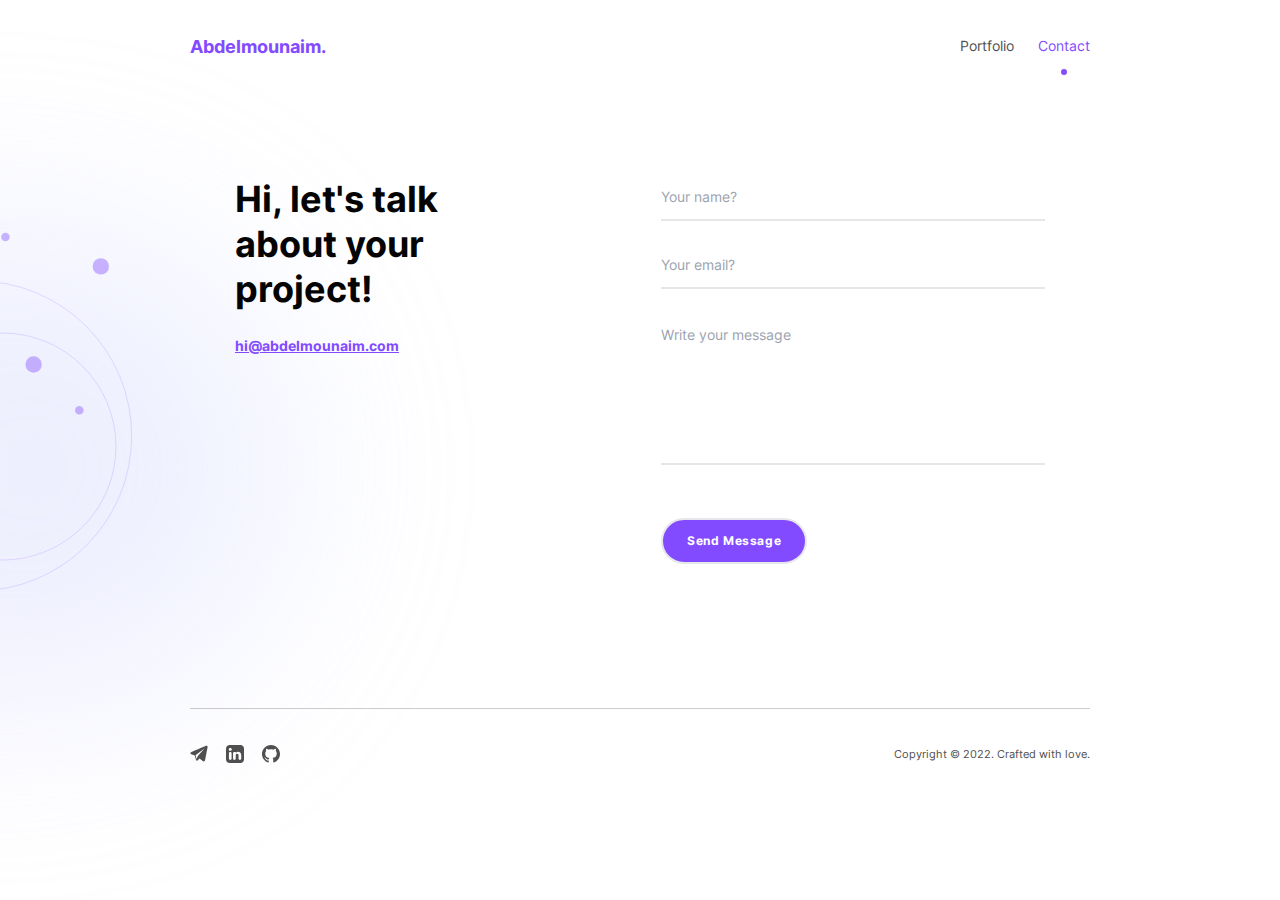
==== public/contact.html @ 811a66e7 "preload image & disable zoom on mobile browsers" ====
<!DOCTYPE html>
<html lang="en" class="text-[15px] md:text-[16px]">
    <head>
        <title>Contact | Abdelmounaim Bousmat</title>

        <!-- Meta -->
        <meta charset="UTF-8" />
        <meta http-equiv="X-UA-Compatible" content="IE=edge" />
        <meta name="viewport" content="width=device-width, initial-scale=1.0, maximum-scale=1.0, user-scalable=0" />
        <meta name="description" content="Abdelmounaim Bousmat's site" />

        <!-- CSS -->
        <link rel="stylesheet" href="./assets/css/tailwind.min.css" />

        <!-- Favicon -->
        <link rel="icon" sizes="16x16 32x32 48x48 64x64" href="./assets/images/favicon/favicon.ico" />
        <link rel="apple-touch-icon-precomposed" href="./assets/images/favicon/favicon-152.png" />
        <meta name="msapplication-TileColor" content="#FFFFFF" />
        <meta name="msapplication-TileImage" content="./assets/images/favicon/favicon-144.png" />
        <meta name="msapplication-square70x70logo" content="./assets/images/favicon/favicon-70.png" />
        <meta name="msapplication-square150x150logo" content="./assets/images/favicon/favicon-150.png" />
        <meta name="msapplication-square310x310logo" content="./assets/images/favicon/favicon-310.png" />
        <link rel="apple-touch-icon-precomposed" sizes="152x152" href="./assets/images/favicon/favicon-152.pn" />
        <link rel="apple-touch-icon-precomposed" sizes="144x144" href="./assets/images/favicon/favicon-144.png" />
        <link rel="apple-touch-icon-precomposed" sizes="120x120" href="./assets/images/favicon/favicon-120.png" />
        <link rel="apple-touch-icon-precomposed" sizes="114x114" href="./assets/images/favicon/favicon-114.png" />
        <link rel="apple-touch-icon-precomposed" sizes="72x72" href="./assets/images/favicon/favicon-72.png" />
        <link rel="apple-touch-icon-precomposed" href="./assets/images/favicon/favicon-57.png" />
    </head>
    <body class="font-inter text-black relative">
        <svg class="xl:hidden absolute top-0 left-0 z-[-1]" width="206" height="313" viewBox="0 0 206 313" fill="none" xmlns="http://www.w3.org/2000/svg">
            <circle cx="-8" cy="74" r="187.5" stroke="#834BFF" stroke-opacity="0.3" />
            <circle cx="-50.5" cy="56.5" r="256" stroke="#834BFF" stroke-opacity="0.3" />
            <circle cx="119" cy="14" r="7" fill="#834BFF" fill-opacity="0.4" />
        </svg>

        <div class="lgd-01 w-full h-[32rem] md:h-[40rem] absolute -top-16 md:top-0 z-[-1] left-1/2 -translate-x-1/2 blur-[138px] !opacity-30 xl:hidden rounded-br-full"></div>

        <header class="w-full">
            <div class="open:bg-white sm:!bg-transparent flex flex-wrap sm:flex-nowrap items-center justify-between max-w-[78rem] mx-auto py-4">
                <a href="/" class="block order-1 text-electric-violet font-bold text-2xl ml-6">Abdelmounaim.</a>
                <ul id="nav-links" class="hidden mt-5 py-5 sm:mt-auto order-3 border-t border-black/20 sm:border-none w-full sm:w-auto sm:flex sm:space-x-8 text-center sm:text-left sm:mr-6">
                    <li class="relative py-3">
                        <a
                            href="/portfolio.html"
                            class="after:content-[''] text-emperor text-lg hover:text-electric-violet sm:hover:after:block sm:hover:after:w-2 sm:hover:after:h-2 sm:hover:after:bg-electric-violet after:rounded-full sm:hover:after:absolute sm:hover:after:left-1/2 sm:hover:after:-bottom-3 sm:hover:after:-translate-x-1/2"
                            >Portfolio</a
                        >
                    </li>
                    <li class="relative py-3">
                        <a href="/contact.html" class="after:content-[''] text-lg text-electric-violet sm:after:block sm:after:w-2 sm:after:h-2 sm:after:bg-electric-violet after:rounded-full sm:after:absolute sm:after:left-1/2 sm:after:-bottom-3 sm:after:-translate-x-1/2">Contact</a>
                    </li>
                </ul>
                <button aria-label="Toggle Menu" id="menu" class="order-2 sm:hidden text-gray-500 w-10 h-10 relative focus:outline-none mr-6">
                    <div class="block w-5 absolute left-1/2 top-1/2 transform -translate-x-1/2 animate-top-line">
                        <span aria-hidden="true" class="block absolute h-0.5 w-6 bg-electric-violet transform transition duration-500 ease-in-out top-line"></span>
                        <span aria-hidden="true" class="block absolute h-0.5 w-6 bg-electric-violet transform transition duration-500 ease-in-out middle-line"></span>
                        <span aria-hidden="true" class="block absolute h-0.5 w-6 bg-electric-violet transform transition duration-500 ease-in-out bottom-line"></span>
                    </div>
                </button>
            </div>
        </header>

        <main class="relative pb-16 md:pb-32">
            <div class="py-16 md:pt-28 px-6 max-w-[78rem] mx-auto flex justify-around flex-col md:flex-row space-y-16 md:space-y-0 md:space-x-16">
                <div class="max-w-sm">
                    <h1 class="font-bold text-5xl leading-tight">Hi, let's talk about your project!</h1>
                    <a href="mailto:hi@abdlemounaim.com" class="underline text-electric-violet font-bold text-xl sm:text-lg block mt-8">hi@abdelmounaim.com</a>
                </div>
                <form class="max-w-lg w-full">
                    <input class="w-full bg-transparent outline-none border-b md:border-b-2 border-b-alto/50 focus:border-b-electric-violet py-4 placeholder:text-lg" type="text" name="name" placeholder="Your name?" autocomplete="off" />
                    <input class="w-full bg-transparent outline-none border-b md:border-b-2 border-b-alto/50 focus:border-b-electric-violet py-4 placeholder:text-lg mt-8" type="email" name="name" placeholder="Your email?" autocomplete="off" />
                    <textarea rows="7" class="w-full bg-transparent outline-none border-b md:border-b-2 border-b-alto/50 focus:border-b-electric-violet py-4 placeholder:text-lg mt-8 resize-none" placeholder="Write your message"></textarea>
                    <button class="bg-electric-violet hover:bg-purple-heart text-white rounded-full py-4 px-8 font-bold tracking-wider mt-16 border-2 active:bg-purple-heart active:border-[#A981FF]">Send Message</button>
                </form>
            </div>

            <svg class="hidden xl:block absolute left-0 bottom-0 w-44" width="218" height="592" viewBox="0 0 218 592" fill="none" xmlns="http://www.w3.org/2000/svg">
                <circle cx="166.5" cy="55.5" r="13.5" fill="#834BFF" fill-opacity="0.4" />
                <circle cx="9" cy="7" r="7" fill="#834BFF" fill-opacity="0.4" />
                <circle cx="55.5" cy="217.5" r="13.5" fill="#834BFF" fill-opacity="0.4" />
                <circle cx="4" cy="353" r="187.5" stroke="#834BFF" stroke-opacity="0.3" />
                <circle cx="-38.5" cy="335.5" r="256" stroke="#834BFF" stroke-opacity="0.3" />
                <circle cx="131" cy="293" r="7" fill="#834BFF" fill-opacity="0.4" />
            </svg>

            <div class="lgd-01 hidden xl:block w-[40rem] h-[40rem] blur-[100px] !opacity-30 absolute -left-64 bottom-0 z-[-1] rounded-r-[400px]"></div>
        </main>

        <footer class="max-w-[78rem] mx-auto px-6">
            <div class="flex items-center justify-between flex-col sm:flex-row space-y-6 sm:space-y-0 sm:space-x-6 border-t border-t-black/20 py-12">
                <ul class="flex space-x-6 items-center">
                    <li>
                        <a target="_blank" href="https://t.me/mouaim"
                            ><svg class="w-6" viewBox="0 0 22 21" fill="none" xmlns="http://www.w3.org/2000/svg">
                                <path
                                    d="M21.1456 1.1448C20.7856 0.839522 20.2202 0.795842 19.6355 1.03056H19.6346C19.0197 1.27728 2.22928 8.4792 1.54576 8.77344C1.42144 8.81664 0.335681 9.22176 0.447521 10.1242C0.547361 10.9378 1.42 11.2747 1.52656 11.3136L5.7952 12.7752C6.0784 13.7179 7.1224 17.196 7.35328 17.939C7.49728 18.4022 7.732 19.0109 8.14336 19.1362C8.50432 19.2754 8.86336 19.1482 9.09568 18.9658L11.7054 16.5451L15.9184 19.8307L16.0187 19.8907C16.3048 20.0174 16.5789 20.0808 16.8405 20.0808C17.0426 20.0808 17.2365 20.0429 17.4218 19.967C18.053 19.7078 18.3054 19.1064 18.3318 19.0382L21.4787 2.68128C21.6707 1.80768 21.4038 1.3632 21.1456 1.1448ZM9.55984 13.3598L8.11984 17.1998L6.67984 12.3998L17.7198 4.23984L9.55984 13.3598Z"
                                    fill="#4F4F4F"
                                />
                            </svg>
                        </a>
                    </li>
                    <li>
                        <a target="_blank" href="https://www.linkedin.com/in/abdelmounaim-bousmat/"
                            ><svg class="w-6" viewBox="0 0 24 24" fill="none" xmlns="http://www.w3.org/2000/svg">
                                <g clip-path="url(#clip0_2851_155)">
                                    <path
                                        fill-rule="evenodd"
                                        clip-rule="evenodd"
                                        d="M5 0C3.67392 0 2.40215 0.526784 1.46447 1.46447C0.526784 2.40215 0 3.67392 0 5L0 19C0 19.6566 0.129329 20.3068 0.380602 20.9134C0.631876 21.52 1.00017 22.0712 1.46447 22.5355C2.40215 23.4732 3.67392 24 5 24H19C19.6566 24 20.3068 23.8707 20.9134 23.6194C21.52 23.3681 22.0712 22.9998 22.5355 22.5355C22.9998 22.0712 23.3681 21.52 23.6194 20.9134C23.8707 20.3068 24 19.6566 24 19V5C24 4.34339 23.8707 3.69321 23.6194 3.08658C23.3681 2.47995 22.9998 1.92876 22.5355 1.46447C22.0712 1.00017 21.52 0.631876 20.9134 0.380602C20.3068 0.129329 19.6566 0 19 0L5 0ZM7.465 18.158C7.465 18.6301 7.27746 19.0828 6.94365 19.4167C6.60984 19.7505 6.15709 19.938 5.685 19.938C5.21291 19.938 4.76016 19.7505 4.42635 19.4167C4.09254 19.0828 3.905 18.6301 3.905 18.158V11.006C3.905 10.5339 4.09254 10.0812 4.42635 9.74735C4.76016 9.41353 5.21291 9.226 5.685 9.226C6.15709 9.226 6.60984 9.41353 6.94365 9.74735C7.27746 10.0812 7.465 10.5339 7.465 11.006V18.158ZM5.685 7.764H5.66C4.466 7.764 3.691 6.941 3.691 5.912C3.691 4.861 4.488 4.062 5.707 4.062C6.926 4.062 7.675 4.861 7.698 5.912C7.698 6.941 6.926 7.764 5.684 7.764H5.685ZM20.308 18.158C20.308 18.6304 20.1204 19.0834 19.7864 19.4174C19.4524 19.7514 18.9994 19.939 18.527 19.939C18.0546 19.939 17.6016 19.7514 17.2676 19.4174C16.9336 19.0834 16.746 18.6304 16.746 18.158V14.208C16.746 12.768 16.231 11.785 14.942 11.785C13.958 11.785 13.372 12.447 13.115 13.088C13.021 13.317 12.997 13.635 12.997 13.956V18.162C12.997 19.143 12.201 19.939 11.22 19.939C10.986 19.9393 10.7543 19.8933 10.5381 19.8037C10.322 19.7141 10.1256 19.5827 9.9604 19.4171C9.79518 19.2514 9.66433 19.0547 9.57537 18.8383C9.4864 18.6218 9.44108 18.39 9.442 18.156C9.45 16.195 9.46 13.055 9.454 11.046C9.45424 10.5661 9.64388 10.1058 9.98169 9.76498C10.3195 9.42417 10.7782 9.23048 11.258 9.226H12.65C12.841 9.226 12.997 9.381 12.997 9.573C12.997 9.918 13.485 10.076 13.742 9.845C14.271 9.371 15.039 8.975 16.207 8.975C18.551 8.975 20.307 10.505 20.307 13.795V18.158H20.308Z"
                                        fill="#4F4F4F"
                                    />
                                </g>
                                <defs>
                                    <clipPath id="clip0_2851_155">
                                        <rect width="24" height="24" fill="white" />
                                    </clipPath>
                                </defs>
                            </svg>
                        </a>
                    </li>
                    <li>
                        <a target="_blank" href="https://github.com/evrrnv"
                            ><svg class="w-6" viewBox="0 0 24 24" fill="none" xmlns="http://www.w3.org/2000/svg">
                                <path
                                    d="M12 0C5.374 0 0 5.373 0 12C0 17.302 3.438 21.8 8.207 23.387C8.806 23.498 9 23.126 9 22.81V20.576C5.662 21.302 4.967 19.16 4.967 19.16C4.421 17.773 3.634 17.404 3.634 17.404C2.545 16.659 3.717 16.675 3.717 16.675C4.922 16.759 5.556 17.912 5.556 17.912C6.626 19.746 8.363 19.216 9.048 18.909C9.155 18.134 9.466 17.604 9.81 17.305C7.145 17 4.343 15.971 4.343 11.374C4.343 10.063 4.812 8.993 5.579 8.153C5.455 7.85 5.044 6.629 5.696 4.977C5.696 4.977 6.704 4.655 8.997 6.207C9.954 5.941 10.98 5.808 12 5.803C13.02 5.808 14.047 5.941 15.006 6.207C17.297 4.655 18.303 4.977 18.303 4.977C18.956 6.63 18.545 7.851 18.421 8.153C19.191 8.993 19.656 10.064 19.656 11.374C19.656 15.983 16.849 16.998 14.177 17.295C14.607 17.667 15 18.397 15 19.517V22.81C15 23.129 15.192 23.504 15.801 23.386C20.566 21.797 24 17.3 24 12C24 5.373 18.627 0 12 0Z"
                                    fill="#4F4F4F"
                                />
                            </svg>
                        </a>
                    </li>
                </ul>
                <p class="text-sm text-emperor">Copyright © 2022. Crafted with love.</p>
            </div>
        </footer>

        <script src="./assets/js/shared.js"></script>
    </body>
</html>
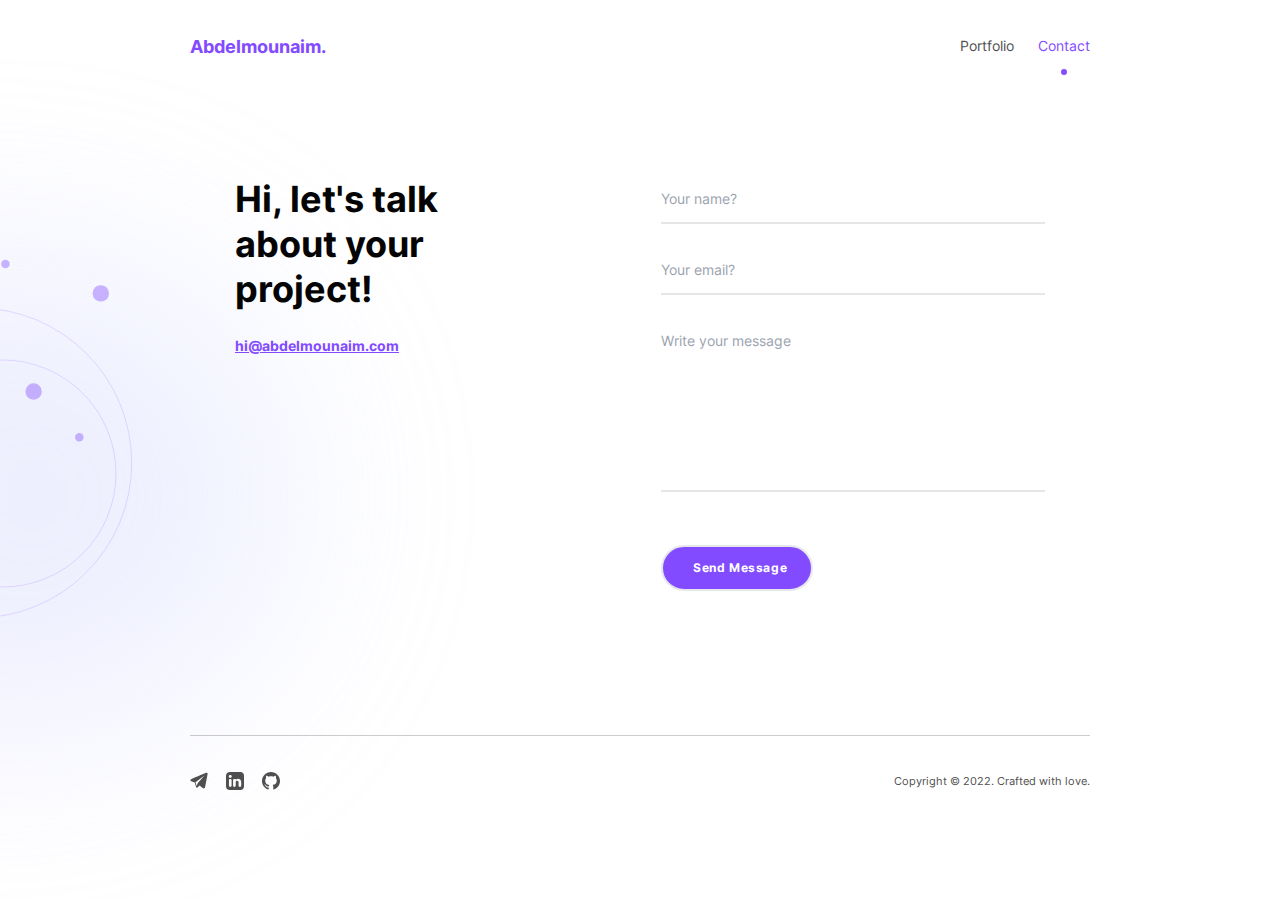
==== commit c8a6f9bf: "connect contact form with api" ====
--- a/public/contact.html
+++ b/public/contact.html
@@ -20,7 +20,7 @@
         <meta name="msapplication-square70x70logo" content="./assets/images/favicon/favicon-70.png" />
         <meta name="msapplication-square150x150logo" content="./assets/images/favicon/favicon-150.png" />
         <meta name="msapplication-square310x310logo" content="./assets/images/favicon/favicon-310.png" />
-        <link rel="apple-touch-icon-precomposed" sizes="152x152" href="./assets/images/favicon/favicon-152.pn" />
+        <link rel="apple-touch-icon-precomposed" sizes="152x152" href="./assets/images/favicon/favicon-152.png" />
         <link rel="apple-touch-icon-precomposed" sizes="144x144" href="./assets/images/favicon/favicon-144.png" />
         <link rel="apple-touch-icon-precomposed" sizes="120x120" href="./assets/images/favicon/favicon-120.png" />
         <link rel="apple-touch-icon-precomposed" sizes="114x114" href="./assets/images/favicon/favicon-114.png" />
@@ -42,13 +42,13 @@
                 <ul id="nav-links" class="hidden mt-5 py-5 sm:mt-auto order-3 border-t border-black/20 sm:border-none w-full sm:w-auto sm:flex sm:space-x-8 text-center sm:text-left sm:mr-6">
                     <li class="relative py-3">
                         <a
-                            href="/portfolio.html"
+                            href="/portfolio"
                             class="after:content-[''] text-emperor text-lg hover:text-electric-violet sm:hover:after:block sm:hover:after:w-2 sm:hover:after:h-2 sm:hover:after:bg-electric-violet after:rounded-full sm:hover:after:absolute sm:hover:after:left-1/2 sm:hover:after:-bottom-3 sm:hover:after:-translate-x-1/2"
                             >Portfolio</a
                         >
                     </li>
                     <li class="relative py-3">
-                        <a href="/contact.html" class="after:content-[''] text-lg text-electric-violet sm:after:block sm:after:w-2 sm:after:h-2 sm:after:bg-electric-violet after:rounded-full sm:after:absolute sm:after:left-1/2 sm:after:-bottom-3 sm:after:-translate-x-1/2">Contact</a>
+                        <a href="/contact" class="after:content-[''] text-lg text-electric-violet sm:after:block sm:after:w-2 sm:after:h-2 sm:after:bg-electric-violet after:rounded-full sm:after:absolute sm:after:left-1/2 sm:after:-bottom-3 sm:after:-translate-x-1/2">Contact</a>
                     </li>
                 </ul>
                 <button aria-label="Toggle Menu" id="menu" class="order-2 sm:hidden text-gray-500 w-10 h-10 relative focus:outline-none mr-6">
@@ -68,10 +68,13 @@
                     <a href="mailto:hi@abdlemounaim.com" class="underline text-electric-violet font-bold text-xl sm:text-lg block mt-8">hi@abdelmounaim.com</a>
                 </div>
                 <form class="max-w-lg w-full">
-                    <input class="w-full bg-transparent outline-none border-b md:border-b-2 border-b-alto/50 focus:border-b-electric-violet py-4 placeholder:text-lg" type="text" name="name" placeholder="Your name?" autocomplete="off" />
-                    <input class="w-full bg-transparent outline-none border-b md:border-b-2 border-b-alto/50 focus:border-b-electric-violet py-4 placeholder:text-lg mt-8" type="email" name="name" placeholder="Your email?" autocomplete="off" />
-                    <textarea rows="7" class="w-full bg-transparent outline-none border-b md:border-b-2 border-b-alto/50 focus:border-b-electric-violet py-4 placeholder:text-lg mt-8 resize-none" placeholder="Write your message"></textarea>
-                    <button class="bg-electric-violet hover:bg-purple-heart text-white rounded-full py-4 px-8 font-bold tracking-wider mt-16 border-2 active:bg-purple-heart active:border-[#A981FF]">Send Message</button>
+                    <input class="w-full bg-transparent outline-none border-b md:border-b-2 border-b-alto/50 focus:border-b-electric-violet py-4 text-lg placeholder:text-lg" type="text" name="name" placeholder="Your name?" autocomplete="off" />
+                    <input class="w-full bg-transparent outline-none border-b md:border-b-2 border-b-alto/50 focus:border-b-electric-violet py-4 text-lg placeholder:text-lg mt-8" type="email" name="name" placeholder="Your email?" autocomplete="off" />
+                    <textarea rows="7" class="w-full bg-transparent outline-none border-b md:border-b-2 border-b-alto/50 focus:border-b-electric-violet py-4 text-lg placeholder:text-lg mt-8 resize-none" placeholder="Write your message"></textarea>
+                    <button class="bg-electric-violet hover:bg-purple-heart text-white rounded-full py-4 px-8 font-bold tracking-wider mt-16 border-2 active:bg-purple-heart active:border-[#A981FF] flex items-center space-x-2">
+                        <svg class="animate-spin hidden" width="12" height="12" fill="none" xmlns="http://www.w3.org/2000/svg"><path d="M1 6a5 5 0 1 1 5 5" stroke="#fff" stroke-width="3" /></svg>
+                        <span>Send Message</span>
+                    </button>
                 </form>
             </div>
 
@@ -135,5 +138,6 @@
         </footer>
 
         <script src="./assets/js/shared.js"></script>
+        <script src="./assets/js/contact.js"></script>
     </body>
 </html>
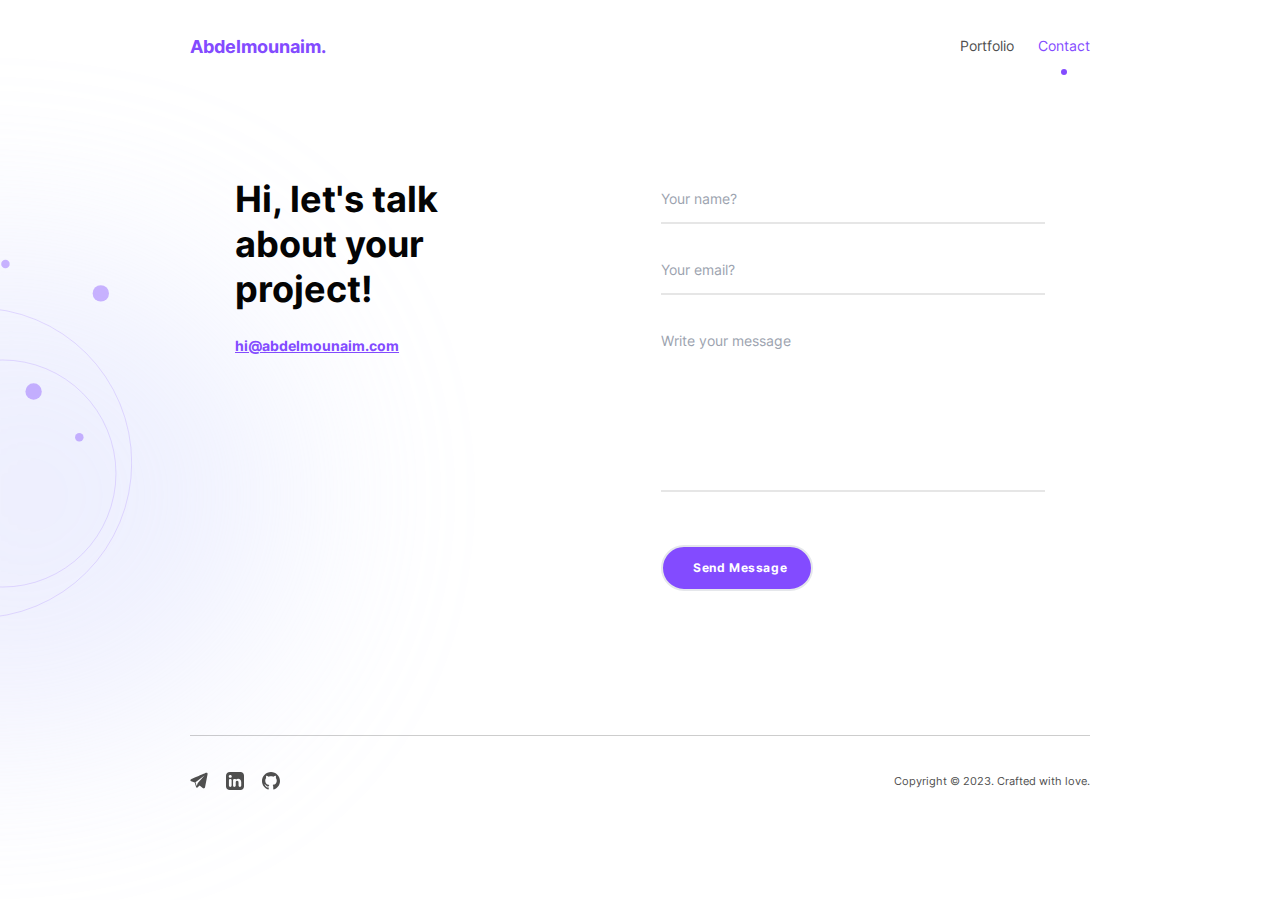
==== commit dcaacd49: "update text and add hovers" ====
--- a/public/contact.html
+++ b/public/contact.html
@@ -1,31 +1,39 @@
 <!DOCTYPE html>
 <html lang="en" class="text-[15px] md:text-[16px]">
     <head>
+        <!-- Global site tag (gtag.js) - Google Analytics -->
+        <script async src="https://www.googletagmanager.com/gtag/js?id=G-YPJM4NE68B"></script>
+        <script>
+            window.dataLayer = window.dataLayer || [];
+            function gtag() {
+                dataLayer.push(arguments);
+            }
+            gtag("js", new Date());
+
+            gtag("config", "G-YPJM4NE68B");
+        </script>
+
         <title>Contact | Abdelmounaim Bousmat</title>
 
         <!-- Meta -->
         <meta charset="UTF-8" />
         <meta http-equiv="X-UA-Compatible" content="IE=edge" />
-        <meta name="viewport" content="width=device-width, initial-scale=1.0, maximum-scale=1.0, user-scalable=0" />
+        <meta name="viewport" content="width=device-width, initial-scale=1.0" />
         <meta name="description" content="Abdelmounaim Bousmat's site" />
 
         <!-- CSS -->
         <link rel="stylesheet" href="./assets/css/tailwind.min.css" />
 
         <!-- Favicon -->
-        <link rel="icon" sizes="16x16 32x32 48x48 64x64" href="./assets/images/favicon/favicon.ico" />
-        <link rel="apple-touch-icon-precomposed" href="./assets/images/favicon/favicon-152.png" />
-        <meta name="msapplication-TileColor" content="#FFFFFF" />
-        <meta name="msapplication-TileImage" content="./assets/images/favicon/favicon-144.png" />
-        <meta name="msapplication-square70x70logo" content="./assets/images/favicon/favicon-70.png" />
-        <meta name="msapplication-square150x150logo" content="./assets/images/favicon/favicon-150.png" />
-        <meta name="msapplication-square310x310logo" content="./assets/images/favicon/favicon-310.png" />
-        <link rel="apple-touch-icon-precomposed" sizes="152x152" href="./assets/images/favicon/favicon-152.png" />
-        <link rel="apple-touch-icon-precomposed" sizes="144x144" href="./assets/images/favicon/favicon-144.png" />
-        <link rel="apple-touch-icon-precomposed" sizes="120x120" href="./assets/images/favicon/favicon-120.png" />
-        <link rel="apple-touch-icon-precomposed" sizes="114x114" href="./assets/images/favicon/favicon-114.png" />
-        <link rel="apple-touch-icon-precomposed" sizes="72x72" href="./assets/images/favicon/favicon-72.png" />
-        <link rel="apple-touch-icon-precomposed" href="./assets/images/favicon/favicon-57.png" />
+        <link rel="apple-touch-icon" sizes="180x180" href="./assets/images/favicon/apple-touch-icon.png" />
+        <link rel="icon" type="image/png" sizes="32x32" href="./assets/images/favicon/favicon-32x32.png" />
+        <link rel="icon" type="image/png" sizes="16x16" href="./assets/images/favicon/favicon-16x16.png" />
+        <link rel="manifest" href="./assets/images/favicon/site.webmanifest" />
+        <link rel="mask-icon" href="./assets/images/favicon/safari-pinned-tab.svg" color="#5bbad5" />
+        <link rel="shortcut icon" href="./assets/images/favicon/favicon.ico" />
+        <meta name="msapplication-TileColor" content="#da532c" />
+        <meta name="msapplication-config" content="./assets/images/favicon/browserconfig.xml" />
+        <meta name="theme-color" content="#ffffff" />
     </head>
     <body class="font-inter text-black relative">
         <svg class="xl:hidden absolute top-0 left-0 z-[-1]" width="206" height="313" viewBox="0 0 206 313" fill="none" xmlns="http://www.w3.org/2000/svg">
@@ -39,18 +47,26 @@
         <header class="w-full">
             <div class="open:bg-white sm:!bg-transparent flex flex-wrap sm:flex-nowrap items-center justify-between max-w-[78rem] mx-auto py-4">
                 <a href="/" class="block order-1 text-electric-violet font-bold text-2xl ml-6">Abdelmounaim.</a>
-                <ul id="nav-links" class="hidden mt-5 py-5 sm:mt-auto order-3 border-t border-black/20 sm:border-none w-full sm:w-auto sm:flex sm:space-x-8 text-center sm:text-left sm:mr-6">
-                    <li class="relative py-3">
-                        <a
-                            href="/portfolio"
-                            class="after:content-[''] text-emperor text-lg hover:text-electric-violet sm:hover:after:block sm:hover:after:w-2 sm:hover:after:h-2 sm:hover:after:bg-electric-violet after:rounded-full sm:hover:after:absolute sm:hover:after:left-1/2 sm:hover:after:-bottom-3 sm:hover:after:-translate-x-1/2"
-                            >Portfolio</a
-                        >
-                    </li>
-                    <li class="relative py-3">
-                        <a href="/contact" class="after:content-[''] text-lg text-electric-violet sm:after:block sm:after:w-2 sm:after:h-2 sm:after:bg-electric-violet after:rounded-full sm:after:absolute sm:after:left-1/2 sm:after:-bottom-3 sm:after:-translate-x-1/2">Contact</a>
-                    </li>
-                </ul>
+                <nav class="order-3 hidden sm:block w-full sm:w-auto" id="nav-links">
+                    <ul class="mt-5 py-5 sm:mt-auto border-t border-black/20 sm:border-none sm:flex sm:space-x-8 text-center sm:text-left sm:mr-6">
+                        <li class="relative py-3">
+                            <a
+                                href="/portfolio"
+                                class="after:content-[''] transition-colors after:transition-colors after:duration-500 text-emperor text-lg hover:text-electric-violet sm:hover:after:block sm:hover:after:w-2 sm:hover:after:h-2 sm:hover:after:bg-electric-violet after:rounded-full sm:hover:after:absolute sm:hover:after:left-1/2 sm:hover:after:-bottom-3 sm:hover:after:-translate-x-1/2"
+                            >
+                                Portfolio
+                            </a>
+                        </li>
+                        <li class="relative py-3">
+                            <a
+                                href="/contact"
+                                class="after:content-[''] transition-colors after:transition-colors after:duration-500 text-lg text-electric-violet sm:after:block sm:after:w-2 sm:after:h-2 sm:after:bg-electric-violet after:rounded-full sm:after:absolute sm:after:left-1/2 sm:after:-bottom-3 sm:after:-translate-x-1/2"
+                            >
+                                Contact
+                            </a>
+                        </li>
+                    </ul>
+                </nav>
                 <button aria-label="Toggle Menu" id="menu" class="order-2 sm:hidden text-gray-500 w-10 h-10 relative focus:outline-none mr-6">
                     <div class="block w-5 absolute left-1/2 top-1/2 transform -translate-x-1/2 animate-top-line">
                         <span aria-hidden="true" class="block absolute h-0.5 w-6 bg-electric-violet transform transition duration-500 ease-in-out top-line"></span>
@@ -65,13 +81,13 @@
             <div class="py-16 md:pt-28 px-6 max-w-[78rem] mx-auto flex justify-around flex-col md:flex-row space-y-16 md:space-y-0 md:space-x-16">
                 <div class="max-w-sm">
                     <h1 class="font-bold text-5xl leading-tight">Hi, let's talk about your project!</h1>
-                    <a href="mailto:hi@abdlemounaim.com" class="underline text-electric-violet font-bold text-xl sm:text-lg block mt-8">hi@abdelmounaim.com</a>
+                    <a href="mailto:hi@abdelmounaim.com" class="underline text-electric-violet font-bold text-xl sm:text-lg block mt-8 hover:text-purple-heart transition-colors">hi@abdelmounaim.com</a>
                 </div>
                 <form class="max-w-lg w-full">
                     <input class="w-full bg-transparent outline-none border-b md:border-b-2 border-b-alto/50 focus:border-b-electric-violet py-4 text-lg placeholder:text-lg" type="text" name="name" placeholder="Your name?" autocomplete="off" />
                     <input class="w-full bg-transparent outline-none border-b md:border-b-2 border-b-alto/50 focus:border-b-electric-violet py-4 text-lg placeholder:text-lg mt-8" type="email" name="name" placeholder="Your email?" autocomplete="off" />
                     <textarea rows="7" class="w-full bg-transparent outline-none border-b md:border-b-2 border-b-alto/50 focus:border-b-electric-violet py-4 text-lg placeholder:text-lg mt-8 resize-none" placeholder="Write your message"></textarea>
-                    <button class="bg-electric-violet hover:bg-purple-heart text-white rounded-full py-4 px-8 font-bold tracking-wider mt-16 border-2 active:bg-purple-heart active:border-[#A981FF] flex items-center space-x-2">
+                    <button class="bg-electric-violet transition-colors hover:bg-purple-heart text-white rounded-full py-4 px-8 font-bold tracking-wider mt-16 border-2 active:bg-purple-heart active:border-heliotrope flex items-center space-x-2">
                         <svg class="animate-spin hidden" width="12" height="12" fill="none" xmlns="http://www.w3.org/2000/svg"><path d="M1 6a5 5 0 1 1 5 5" stroke="#fff" stroke-width="3" /></svg>
                         <span>Send Message</span>
                     </button>
@@ -94,24 +110,24 @@
             <div class="flex items-center justify-between flex-col sm:flex-row space-y-6 sm:space-y-0 sm:space-x-6 border-t border-t-black/20 py-12">
                 <ul class="flex space-x-6 items-center">
                     <li>
-                        <a target="_blank" href="https://t.me/mouaim"
+                        <a aria-label="contact me on Telegram" class="group" target="_blank" href="https://t.me/mouaim"
                             ><svg class="w-6" viewBox="0 0 22 21" fill="none" xmlns="http://www.w3.org/2000/svg">
                                 <path
                                     d="M21.1456 1.1448C20.7856 0.839522 20.2202 0.795842 19.6355 1.03056H19.6346C19.0197 1.27728 2.22928 8.4792 1.54576 8.77344C1.42144 8.81664 0.335681 9.22176 0.447521 10.1242C0.547361 10.9378 1.42 11.2747 1.52656 11.3136L5.7952 12.7752C6.0784 13.7179 7.1224 17.196 7.35328 17.939C7.49728 18.4022 7.732 19.0109 8.14336 19.1362C8.50432 19.2754 8.86336 19.1482 9.09568 18.9658L11.7054 16.5451L15.9184 19.8307L16.0187 19.8907C16.3048 20.0174 16.5789 20.0808 16.8405 20.0808C17.0426 20.0808 17.2365 20.0429 17.4218 19.967C18.053 19.7078 18.3054 19.1064 18.3318 19.0382L21.4787 2.68128C21.6707 1.80768 21.4038 1.3632 21.1456 1.1448ZM9.55984 13.3598L8.11984 17.1998L6.67984 12.3998L17.7198 4.23984L9.55984 13.3598Z"
-                                    fill="#4F4F4F"
+                                    class="fill-emperor group-hover:fill-electric-violet transition-colors"
                                 />
                             </svg>
                         </a>
                     </li>
                     <li>
-                        <a target="_blank" href="https://www.linkedin.com/in/abdelmounaim-bousmat/"
+                        <a aria-label="check my Linkedin profile" class="group" target="_blank" href="https://www.linkedin.com/in/abdelmounaim-bousmat/"
                             ><svg class="w-6" viewBox="0 0 24 24" fill="none" xmlns="http://www.w3.org/2000/svg">
                                 <g clip-path="url(#clip0_2851_155)">
                                     <path
                                         fill-rule="evenodd"
                                         clip-rule="evenodd"
                                         d="M5 0C3.67392 0 2.40215 0.526784 1.46447 1.46447C0.526784 2.40215 0 3.67392 0 5L0 19C0 19.6566 0.129329 20.3068 0.380602 20.9134C0.631876 21.52 1.00017 22.0712 1.46447 22.5355C2.40215 23.4732 3.67392 24 5 24H19C19.6566 24 20.3068 23.8707 20.9134 23.6194C21.52 23.3681 22.0712 22.9998 22.5355 22.5355C22.9998 22.0712 23.3681 21.52 23.6194 20.9134C23.8707 20.3068 24 19.6566 24 19V5C24 4.34339 23.8707 3.69321 23.6194 3.08658C23.3681 2.47995 22.9998 1.92876 22.5355 1.46447C22.0712 1.00017 21.52 0.631876 20.9134 0.380602C20.3068 0.129329 19.6566 0 19 0L5 0ZM7.465 18.158C7.465 18.6301 7.27746 19.0828 6.94365 19.4167C6.60984 19.7505 6.15709 19.938 5.685 19.938C5.21291 19.938 4.76016 19.7505 4.42635 19.4167C4.09254 19.0828 3.905 18.6301 3.905 18.158V11.006C3.905 10.5339 4.09254 10.0812 4.42635 9.74735C4.76016 9.41353 5.21291 9.226 5.685 9.226C6.15709 9.226 6.60984 9.41353 6.94365 9.74735C7.27746 10.0812 7.465 10.5339 7.465 11.006V18.158ZM5.685 7.764H5.66C4.466 7.764 3.691 6.941 3.691 5.912C3.691 4.861 4.488 4.062 5.707 4.062C6.926 4.062 7.675 4.861 7.698 5.912C7.698 6.941 6.926 7.764 5.684 7.764H5.685ZM20.308 18.158C20.308 18.6304 20.1204 19.0834 19.7864 19.4174C19.4524 19.7514 18.9994 19.939 18.527 19.939C18.0546 19.939 17.6016 19.7514 17.2676 19.4174C16.9336 19.0834 16.746 18.6304 16.746 18.158V14.208C16.746 12.768 16.231 11.785 14.942 11.785C13.958 11.785 13.372 12.447 13.115 13.088C13.021 13.317 12.997 13.635 12.997 13.956V18.162C12.997 19.143 12.201 19.939 11.22 19.939C10.986 19.9393 10.7543 19.8933 10.5381 19.8037C10.322 19.7141 10.1256 19.5827 9.9604 19.4171C9.79518 19.2514 9.66433 19.0547 9.57537 18.8383C9.4864 18.6218 9.44108 18.39 9.442 18.156C9.45 16.195 9.46 13.055 9.454 11.046C9.45424 10.5661 9.64388 10.1058 9.98169 9.76498C10.3195 9.42417 10.7782 9.23048 11.258 9.226H12.65C12.841 9.226 12.997 9.381 12.997 9.573C12.997 9.918 13.485 10.076 13.742 9.845C14.271 9.371 15.039 8.975 16.207 8.975C18.551 8.975 20.307 10.505 20.307 13.795V18.158H20.308Z"
-                                        fill="#4F4F4F"
+                                        class="fill-emperor group-hover:fill-electric-violet transition-colors"
                                     />
                                 </g>
                                 <defs>
@@ -123,17 +139,17 @@
                         </a>
                     </li>
                     <li>
-                        <a target="_blank" href="https://github.com/evrrnv"
+                        <a aria-label="check my Github account" class="group" target="_blank" href="https://github.com/evrrnv"
                             ><svg class="w-6" viewBox="0 0 24 24" fill="none" xmlns="http://www.w3.org/2000/svg">
                                 <path
                                     d="M12 0C5.374 0 0 5.373 0 12C0 17.302 3.438 21.8 8.207 23.387C8.806 23.498 9 23.126 9 22.81V20.576C5.662 21.302 4.967 19.16 4.967 19.16C4.421 17.773 3.634 17.404 3.634 17.404C2.545 16.659 3.717 16.675 3.717 16.675C4.922 16.759 5.556 17.912 5.556 17.912C6.626 19.746 8.363 19.216 9.048 18.909C9.155 18.134 9.466 17.604 9.81 17.305C7.145 17 4.343 15.971 4.343 11.374C4.343 10.063 4.812 8.993 5.579 8.153C5.455 7.85 5.044 6.629 5.696 4.977C5.696 4.977 6.704 4.655 8.997 6.207C9.954 5.941 10.98 5.808 12 5.803C13.02 5.808 14.047 5.941 15.006 6.207C17.297 4.655 18.303 4.977 18.303 4.977C18.956 6.63 18.545 7.851 18.421 8.153C19.191 8.993 19.656 10.064 19.656 11.374C19.656 15.983 16.849 16.998 14.177 17.295C14.607 17.667 15 18.397 15 19.517V22.81C15 23.129 15.192 23.504 15.801 23.386C20.566 21.797 24 17.3 24 12C24 5.373 18.627 0 12 0Z"
-                                    fill="#4F4F4F"
+                                    class="fill-emperor group-hover:fill-electric-violet transition-colors"
                                 />
                             </svg>
                         </a>
                     </li>
                 </ul>
-                <p class="text-sm text-emperor">Copyright © 2022. Crafted with love.</p>
+                <p class="text-sm text-emperor">Copyright © 2023. Crafted with love.</p>
             </div>
         </footer>
 
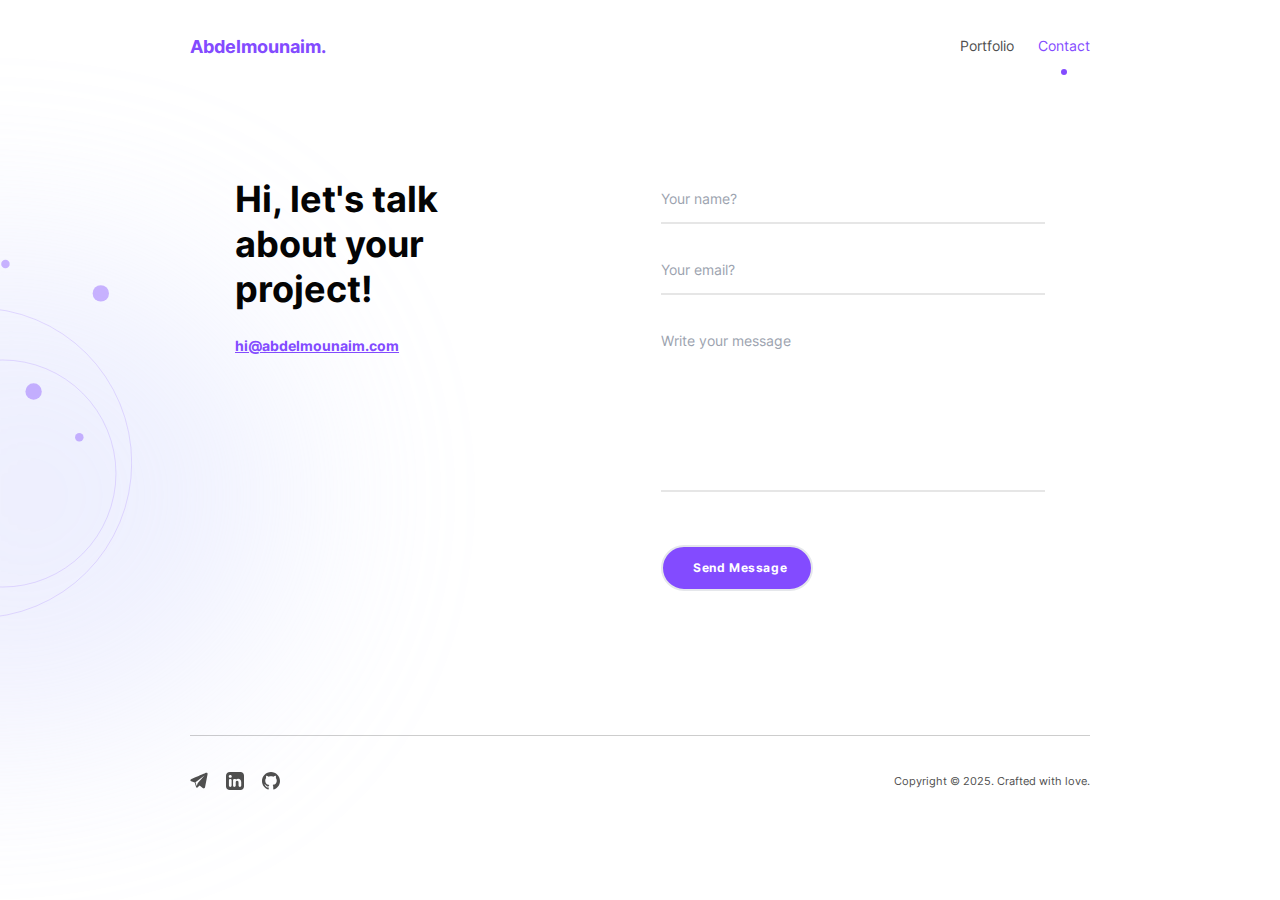
==== commit 1d425ff0: "fix: add more projects" ====
--- a/public/contact.html
+++ b/public/contact.html
@@ -149,7 +149,7 @@
                         </a>
                     </li>
                 </ul>
-                <p class="text-sm text-emperor">Copyright © 2023. Crafted with love.</p>
+                <p class="text-sm text-emperor">Copyright © 2025. Crafted with love.</p>
             </div>
         </footer>
 
